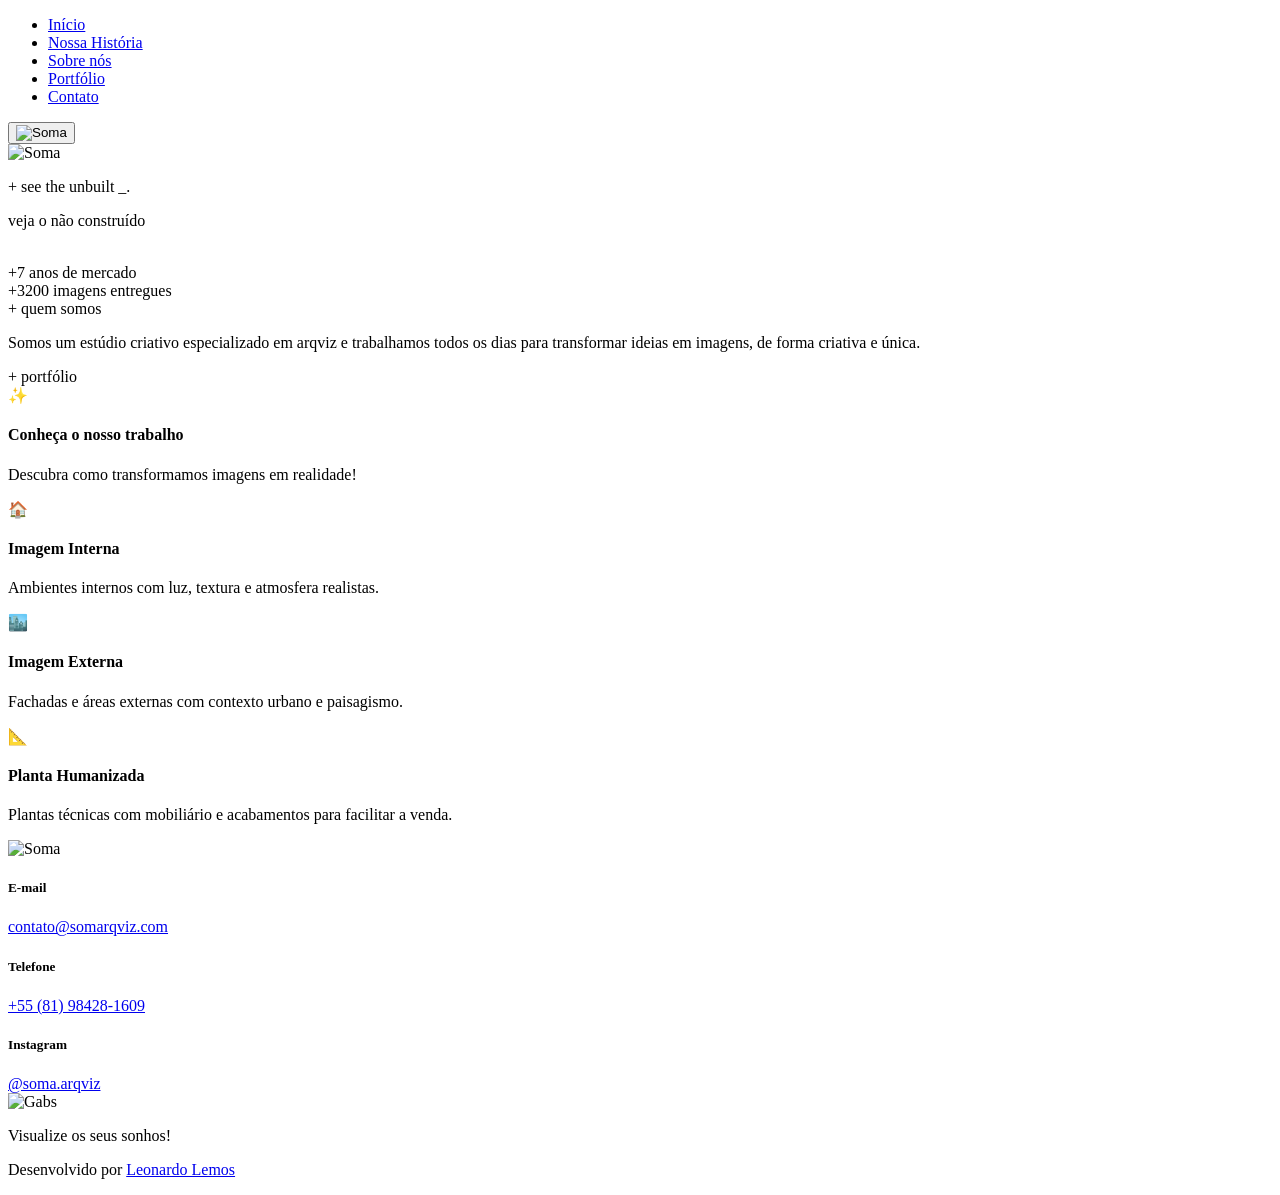
==== projeto/landing-page/index/index.html @ 384976ff "primeiro commit ajustado ajuste de pasta e rota, referenciamento e upload dos arquivos" ====
<!DOCTYPE html>
<html lang="pt-br">
<head>
    <meta charset="UTF-8">
    <meta name="viewport" content="width=device-width, initial-scale=1.0">
    <link rel="shortcut icon" href="../assets/favicon.ico" type="image/x-icon">
    <link rel="stylesheet" href="Index/lanpage.css">
    <script defer src="Index/app.js"></script>
    <title>Soma</title>
</head>
<body>
<div class="wrap"> <!--classe wrap para configurar o layout geral, aplicando regras de display e afins-->

    <nav>
        <div class="navbar"> <!--classe navbar para configurar o layout da barra de navegação, aplicando links para as sessões do site e -->
            <ul>
                <li><a href="#inicio">Início</a></li>
                <li><a href="#nossa-historia">Nossa História</a></li>
                <li><a href="#sobre-nos">Sobre nós</a></li>
                <li><a href="#portfólio">Portfólio</a></li>
                <li><a href="#contato">Contato</a></li>
            </ul>
        </div>

        
        <div class="logo"><button><img class="nav-logo" src="../assets/icones/icone19.png" alt="Soma"></button></div>
    </nav>

    <div class="hero" id="inicio">
  <div class="hero-content">
    
    <img class="hero-logo" src="../assets/logotipo/logo13.png" alt="Soma">

    <div class="hero-text">
      <p class="tagline">+ see the unbuilt _.</p>
      <p class="tagline-pt">veja o não construído</p>
    </div>

  </div>
</div>

   <div class="history" id="nossa-historia">

  <!-- coluna esquerda: grid de fotos -->
  <div class="history-grade">
    <div class="img" style="background-image: url('../assets/grid/Imagem1.png')"></div>
    <div class="img" style="background-image: url('../assets/grid/Imagem2.png')"></div>
    <div class="img" style="background-image: url('../assets/grid/Imagem3.png')"></div>
    <div class="img" style="background-image: url('../assets/grid/Imagem4.png')"></div>
    <div class="img" style="background-image: url('../assets/grid/Imagem5.png')"></div>
    <div class="img" style="background-image: url('../assets/grid/Imagem9.png')"></div>
    <div class="img" style="background-image: url('../assets/grid/Imagem6.png')"></div>
    <div class="img" style="background-image: url('../assets/grid/Imagem7.png')"></div>
    <div class="img" style="background-image: url('../assets/grid/Imagem8.png')"></div>
  </div>

  
  <div class="history-content">
    <img class="history-logo-bg" src="../assets/logotipo/logo11.png" alt="">

    <div class="history-stats">
      <div class="stat">
        <span class="stat-number">+7</span>
        <span class="stat-label">anos de mercado</span>
      </div>
      <div class="stat">
        <span class="stat-number">+3200</span>
        <span class="stat-label">imagens entregues</span>
      </div>
    </div>
  </div>

</div>



   <div class="us" id="sobre-nos">

  <div class="us-content">
    <span class="us-label">+ quem somos</span>
    <p class="us-text">
      Somos um estúdio criativo especializado em arqviz 
      e trabalhamos todos os dias para transformar ideias 
      em imagens, de forma criativa e única.
    </p>
  </div>

  <div class="us-hero">
  
  </div>

</div>

   <div class="product" id="portfólio">

  <span class="product-title">+ portfólio</span>

  <div class="product-cards">

    <div class="section" style="background-image: url('../assets/example/portfolio-example.jpg')">
      <div class="section-content">
        <span class="section-icon"> ✨</span>
        <h4 class="section-header">Conheça o nosso trabalho</h4>
        <p class="section-desc">Descubra como transformamos imagens em realidade!</p>
      </div>
    </div>

    <div class="section" style="background-image: url('../assets/example/example-imagem-interna.jpg')">
      <div class="section-content">
        <span class="section-icon">🏠</span>
        <h4 class="section-header">Imagem Interna</h4>
        <p class="section-desc">Ambientes internos com luz, textura e atmosfera realistas.</p>
      </div>
    </div>

    

    <div class="section" style="background-image: url('../assets/example/imagem-externa-example-amarante.jpg')">
      <div class="section-content">
        <span class="section-icon">🏙️</span>
        <h4 class="section-header">Imagem Externa</h4>
        <p class="section-desc">Fachadas e áreas externas com contexto urbano e paisagismo.</p>
      </div>
    </div>

    <div class="section" style="background-image: url('../assets/example/example-planta-humanizada.png')">
      <div class="section-content">
        <span class="section-icon">📐</span>
        <h4 class="section-header">Planta Humanizada</h4>
        <p class="section-desc">Plantas técnicas com mobiliário e acabamentos para facilitar a venda.</p>
      </div>
    </div>

  </div>

</div>


    <div class="contact" id="contato">

  <div class="info">

    <!-- logo acima dos contatos -->
    <img class="contact-logo" src="../assets/logotipo/logo9.png" alt="Soma">

    <div class="contact-item">
      <h5>E-mail</h5>
      <a href="mailto:contato@somarqviz.com" target="_blank">contato@somarqviz.com</a>
    </div>

    <div class="contact-item">
      <h5>Telefone</h5>
      <p><a href="https://wa.me/5581984281609" target="_blank">+55 (81) 98428-1609</a></p>
    </div>

    <div class="contact-item">
      <h5>Instagram</h5>
      <a href="https://www.instagram.com/soma.arqviz" target="_blank">@soma.arqviz</a>
    </div>

  </div>

  <!-- linha divisória -->
  <div class="contact-divider"></div>

  <!-- foto circular -->
  <div class="contact-photo-wrapper">
    <img class="contact-photo" src="../assets/profile-pic/profile.png" alt="Gabs">
  </div>

</div>
    <footer>
        <p>Visualize os seus sonhos!</p>
        <span>
          <p>Desenvolvido por <a href="https://github.com/lemure17" target="_blank">Leonardo Lemos</a></p>
        </span>
    </footer>

</div>

</div>
</body>
</body>
</html>
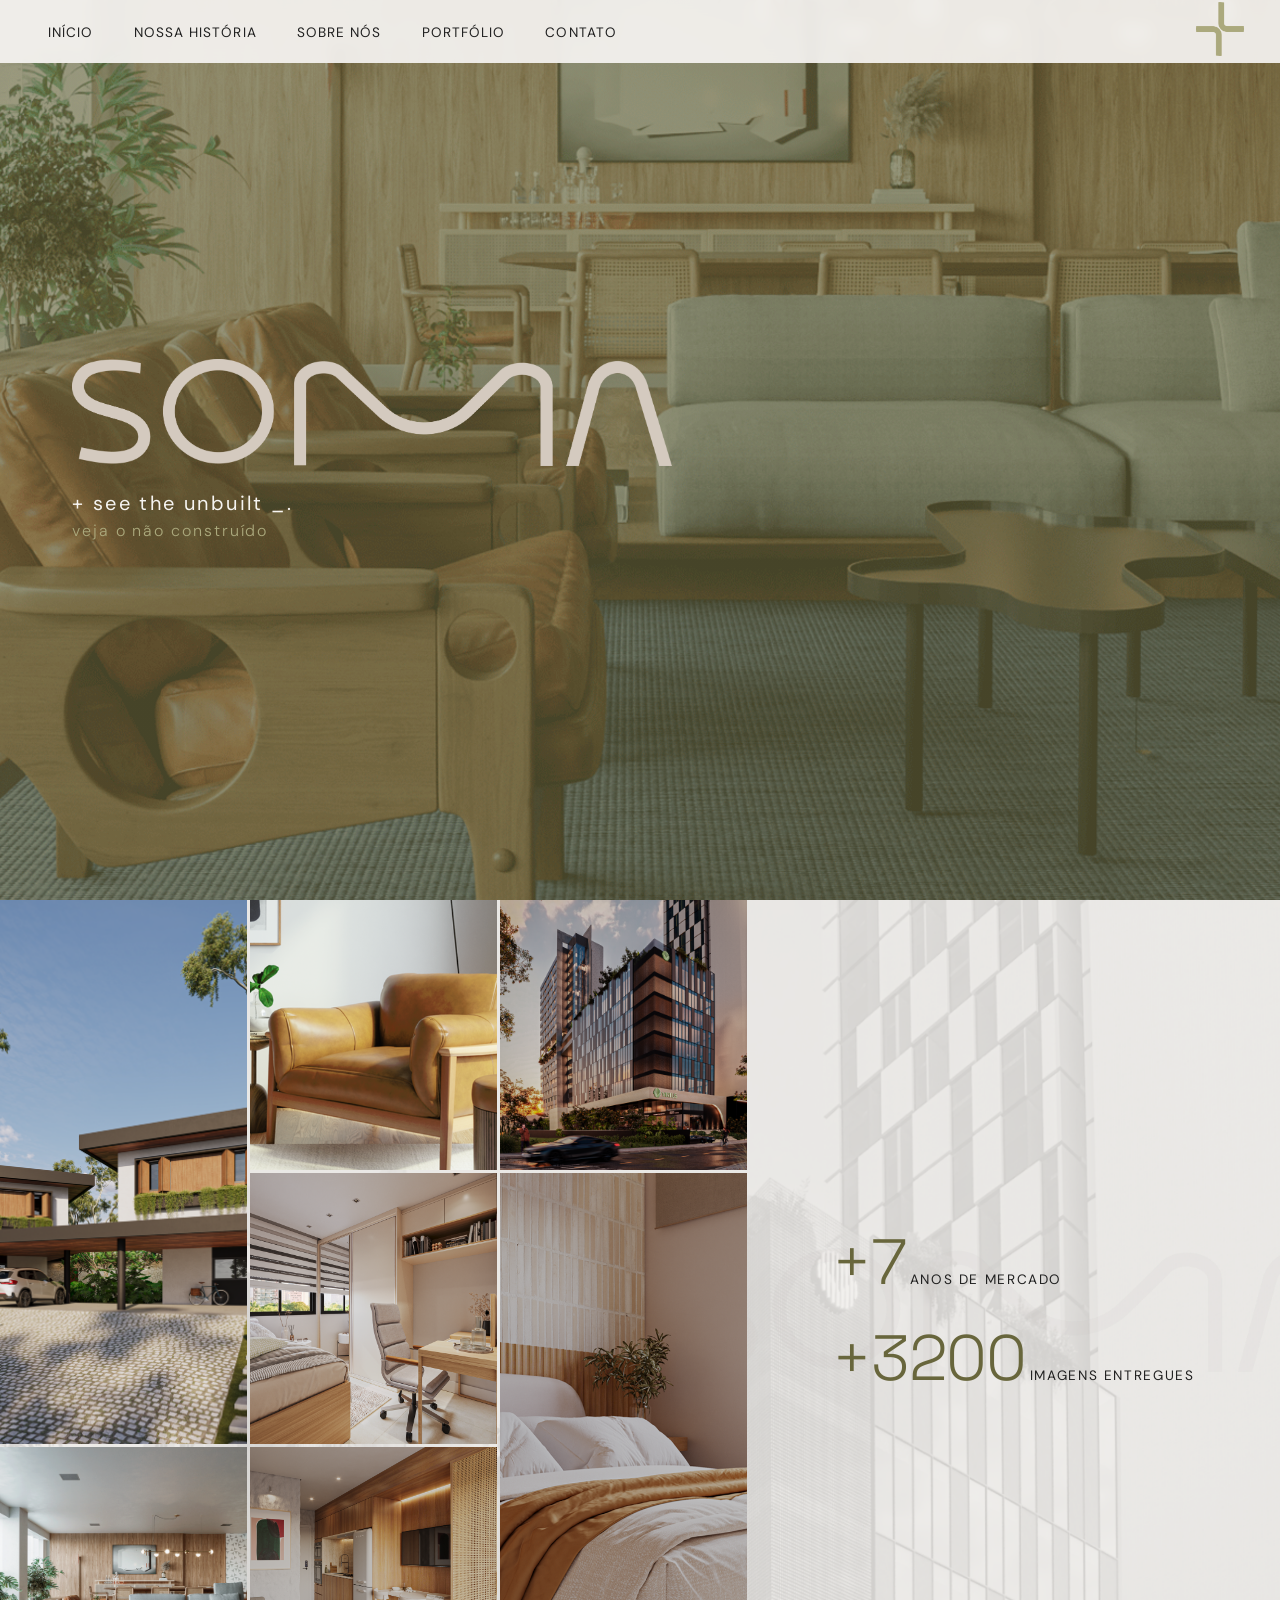
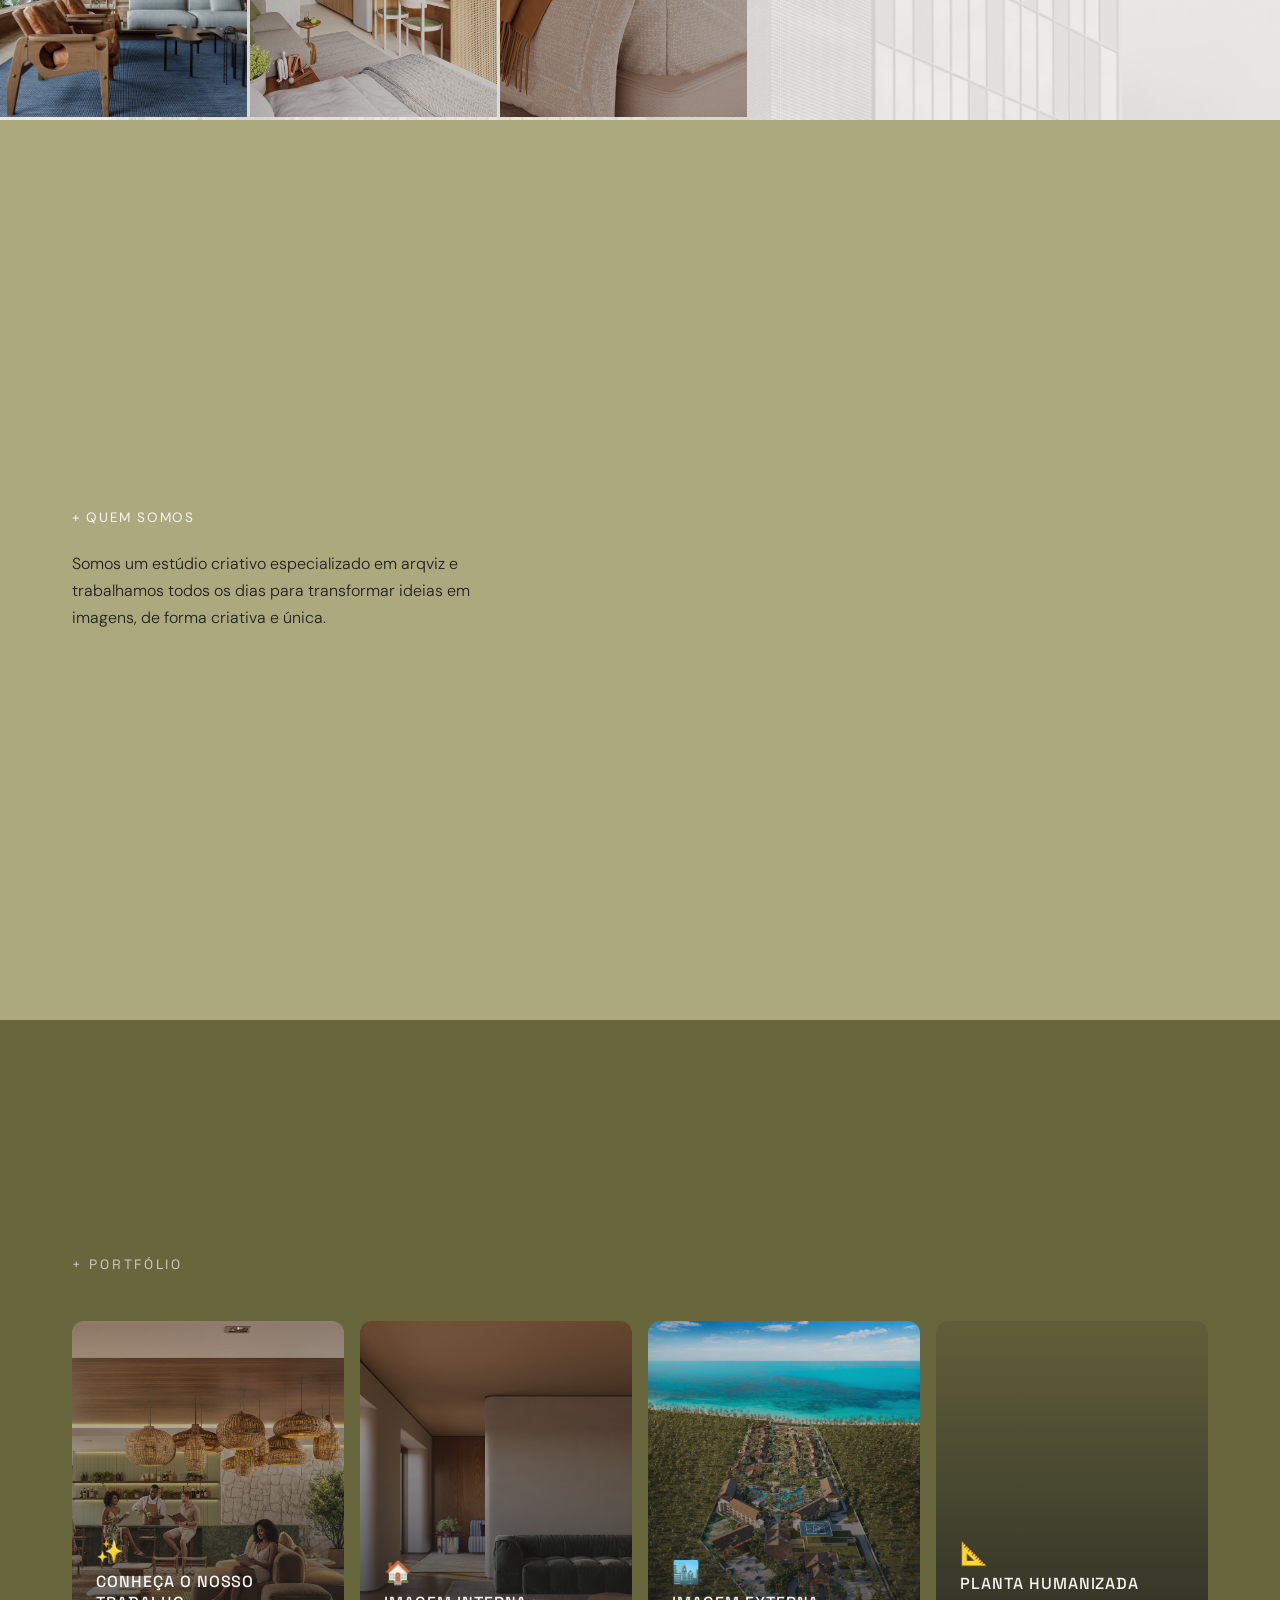
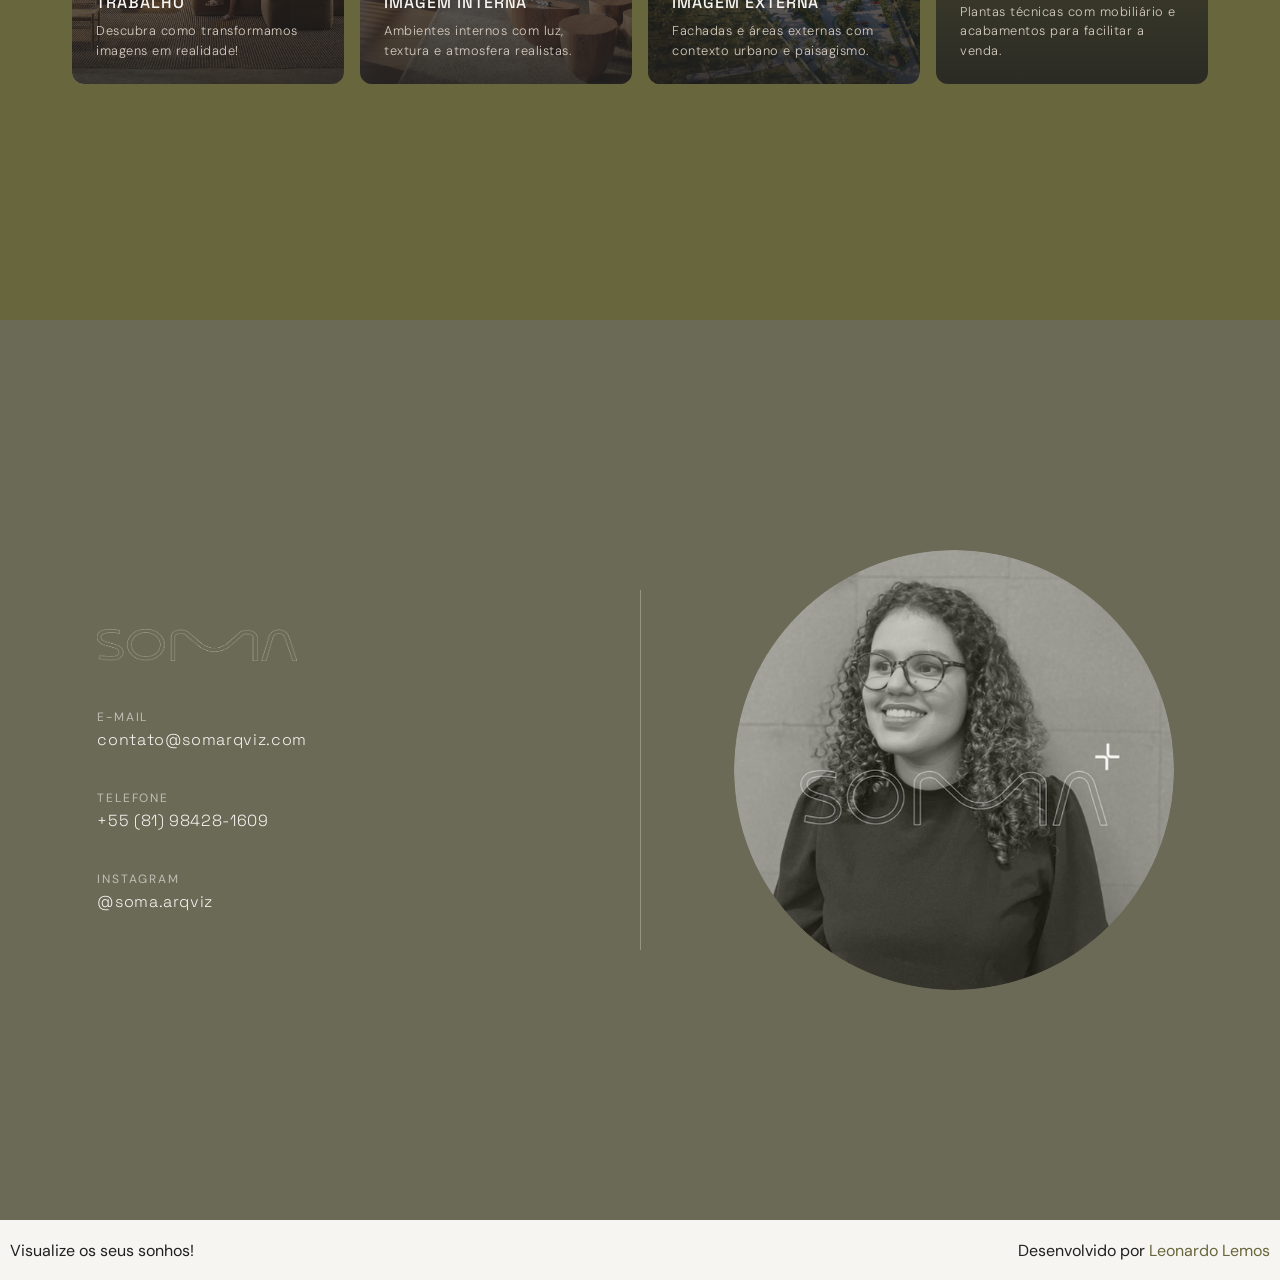
==== commit 26fbcf37: "Update index.html ajuste de rotas das imagens" ====
--- a/projeto/landing-page/index/index.html
+++ b/projeto/landing-page/index/index.html
@@ -3,9 +3,9 @@
 <head>
     <meta charset="UTF-8">
     <meta name="viewport" content="width=device-width, initial-scale=1.0">
-    <link rel="shortcut icon" href="../assets/favicon.ico" type="image/x-icon">
-    <link rel="stylesheet" href="Index/lanpage.css">
-    <script defer src="Index/app.js"></script>
+    <link rel="shortcut icon" href="../../assets/favicon.ico" type="image/x-icon">
+    <link rel="stylesheet" href="lanpage.css">
+    <script defer src="app.js"></script>
     <title>Soma</title>
 </head>
 <body>
@@ -23,13 +23,13 @@
         </div>
 
         
-        <div class="logo"><button><img class="nav-logo" src="../assets/icones/icone19.png" alt="Soma"></button></div>
+        <div class="logo"><button><img class="nav-logo" src="../../assets/icones/icone19.png" alt="Soma"></button></div>
     </nav>
 
     <div class="hero" id="inicio">
   <div class="hero-content">
     
-    <img class="hero-logo" src="../assets/logotipo/logo13.png" alt="Soma">
+    <img class="hero-logo" src="../../assets/logotipo/logo13.png" alt="Soma">
 
     <div class="hero-text">
       <p class="tagline">+ see the unbuilt _.</p>
@@ -43,20 +43,20 @@
 
   <!-- coluna esquerda: grid de fotos -->
   <div class="history-grade">
-    <div class="img" style="background-image: url('../assets/grid/Imagem1.png')"></div>
-    <div class="img" style="background-image: url('../assets/grid/Imagem2.png')"></div>
-    <div class="img" style="background-image: url('../assets/grid/Imagem3.png')"></div>
-    <div class="img" style="background-image: url('../assets/grid/Imagem4.png')"></div>
-    <div class="img" style="background-image: url('../assets/grid/Imagem5.png')"></div>
-    <div class="img" style="background-image: url('../assets/grid/Imagem9.png')"></div>
-    <div class="img" style="background-image: url('../assets/grid/Imagem6.png')"></div>
-    <div class="img" style="background-image: url('../assets/grid/Imagem7.png')"></div>
-    <div class="img" style="background-image: url('../assets/grid/Imagem8.png')"></div>
+    <div class="img" style="background-image: url('../../assets/grid/Imagem1.png')"></div>
+    <div class="img" style="background-image: url('../../assets/grid/Imagem2.png')"></div>
+    <div class="img" style="background-image: url('../../assets/grid/Imagem3.png')"></div>
+    <div class="img" style="background-image: url('../../assets/grid/Imagem4.png')"></div>
+    <div class="img" style="background-image: url('../../assets/grid/Imagem5.png')"></div>
+    <div class="img" style="background-image: url('../../assets/grid/Imagem9.png')"></div>
+    <div class="img" style="background-image: url('../../assets/grid/Imagem6.png')"></div>
+    <div class="img" style="background-image: url('../../assets/grid/Imagem7.png')"></div>
+    <div class="img" style="background-image: url('../../assets/grid/Imagem8.png')"></div>
   </div>
 
   
   <div class="history-content">
-    <img class="history-logo-bg" src="../assets/logotipo/logo11.png" alt="">
+    <img class="history-logo-bg" src="../../assets/logotipo/logo11.png" alt="">
 
     <div class="history-stats">
       <div class="stat">
@@ -97,7 +97,7 @@
 
   <div class="product-cards">
 
-    <div class="section" style="background-image: url('../assets/example/portfolio-example.jpg')">
+    <div class="section" style="background-image: url('../../assets/example/portfolio-example.jpg')">
       <div class="section-content">
         <span class="section-icon"> ✨</span>
         <h4 class="section-header">Conheça o nosso trabalho</h4>
@@ -105,7 +105,7 @@
       </div>
     </div>
 
-    <div class="section" style="background-image: url('../assets/example/example-imagem-interna.jpg')">
+    <div class="section" style="background-image: url('../../assets/example/example-imagem-interna.jpg')">
       <div class="section-content">
         <span class="section-icon">🏠</span>
         <h4 class="section-header">Imagem Interna</h4>
@@ -115,7 +115,7 @@
 
     
 
-    <div class="section" style="background-image: url('../assets/example/imagem-externa-example-amarante.jpg')">
+    <div class="section" style="background-image: url('../../assets/example/imagem-externa-example-amarante.jpg')">
       <div class="section-content">
         <span class="section-icon">🏙️</span>
         <h4 class="section-header">Imagem Externa</h4>
@@ -123,7 +123,7 @@
       </div>
     </div>
 
-    <div class="section" style="background-image: url('../assets/example/example-planta-humanizada.png')">
+    <div class="section" style="background-image: url('../../assets/example/example-planta-humanizada.png')">
       <div class="section-content">
         <span class="section-icon">📐</span>
         <h4 class="section-header">Planta Humanizada</h4>
@@ -141,7 +141,7 @@
   <div class="info">
 
     <!-- logo acima dos contatos -->
-    <img class="contact-logo" src="../assets/logotipo/logo9.png" alt="Soma">
+    <img class="contact-logo" src="../../assets/logotipo/logo9.png" alt="Soma">
 
     <div class="contact-item">
       <h5>E-mail</h5>
@@ -165,7 +165,7 @@
 
   <!-- foto circular -->
   <div class="contact-photo-wrapper">
-    <img class="contact-photo" src="../assets/profile-pic/profile.png" alt="Gabs">
+    <img class="contact-photo" src="../../assets/profile-pic/profile.png" alt="Gabs">
   </div>
 
 </div>
--- a/projeto/landing-page/index/lanpage.css
+++ b/projeto/landing-page/index/lanpage.css
@@ -0,0 +1,683 @@
+@import url('https://fonts.googleapis.com/css2?family=Space+Grotesk:wght@300;400;500&family=DM+Sans:wght@300;400;500&display=swap');
+
+:root {
+  --verde-soma:  #68663C;
+  --contraste:   #202020;
+  --peaceful:    #D4CABF;
+  --cool-green:  #ABA97D;
+  --bg:          #F7F5F2;
+  --cinzei:      #B8B6B5;
+
+  --font-titulo: 'Space Grotesk', sans-serif;
+  --font-corpo:  'DM Sans', sans-serif;
+}
+
+
+html{
+  scroll-behavior: smooth;
+}
+
+
+*, *::before, *::after {
+  box-sizing: border-box; 
+  margin: 0;
+  padding: 0;
+}
+
+body {
+  font-family: var(--font-corpo);
+  background-color: var(--bg);
+  color: var(--contraste);
+  overflow-x: hidden; 
+}
+
+.wrap {
+  width: 100%;
+}
+
+
+nav {
+  position: fixed;
+  display: flex;
+  flex-direction: row;
+  justify-content: space-between;
+  width: 100vw;
+  top: 0;
+  z-index: 100;
+  background-color: rgba(247, 245, 242, 0.92); 
+  backdrop-filter: blur(6px); 
+}
+
+.navbar {
+  display: flex;
+  flex-direction: row;
+  justify-content: space-between; 
+  align-items: center;
+  padding: 18px 48px; 
+}
+
+.navbar ul {
+  display: flex;
+  gap: 40px; 
+  list-style: none;
+  padding: 0;
+  margin: 0;
+}
+
+.navbar ul li a{
+  font-family: var(--font-corpo);
+  font-size: 0.85rem;
+  font-weight: 400;
+  letter-spacing: 0.08em; 
+  text-decoration: none;
+  color: var(--contraste);
+  cursor: pointer;
+  text-transform: uppercase;
+  transition: color 0.3s ease; 
+  padding-block: 10px;
+  
+}
+
+.navbar ul li a:hover {
+  color: var(--verde-soma);
+}
+
+.logo button{
+  background: none;
+  border: none;
+  margin-right: 3vw;
+}
+
+.nav-logo {
+  width: 100%;
+  max-width: 48px;
+  height: auto;
+  margin: 5%;
+  z-index: 101;
+  border-radius: 100%;
+}
+
+
+.hero {
+  height: 100dvh;
+  width: 100%;
+  
+  background: 
+    linear-gradient(rgba(104, 102, 60, 0.65), rgba(104, 102, 60, 0.65)),
+    url('../../assets/hero.png') center / cover no-repeat;
+
+  display: flex;
+  align-items: center; 
+  max-width: 100vw;
+}
+
+.hero-content {
+  /*aumentar o tamanho do texto , conteúdo e logo para ocupar mais espaço do hero*/
+  display: flex;
+  flex-direction: column;
+  gap: 24px;
+  padding-left: 72px;
+}
+
+.hero-content .hero-logo {
+  width: 100%;
+  max-width: 600px;
+}
+
+.hero-text {
+  display: flex;
+  flex-direction: column;
+  gap: 4px;
+}
+
+.hero-text .tagline {
+  font-family: var(--font-corpo);
+  font-size: 1.25rem;
+  font-weight: 400;
+  letter-spacing: 0.12em;
+  color: var(--bg); 
+}
+
+.hero-text .tagline-pt {
+  font-family: var(--font-corpo);
+  font-size: 1.0rem;
+  font-weight: 300;
+  letter-spacing: 0.12em;
+  color: var(--cool-green); 
+}
+
+.history {
+  position: relative;
+  width: 100%;
+  height: calc(100dvh - 80px);
+
+  background-image: url('../../assets/history.png');
+  background-size: cover;
+  background-position: center;
+
+  display: flex;
+  flex-direction: row;
+}
+
+.history-grade {
+  flex: 1.4;
+  display: grid;
+  grid-template-columns: repeat(3, 1fr);
+  grid-template-rows: repeat(3, 1fr);
+  height: 100%;
+  gap: 3px;
+  overflow: hidden; 
+}
+
+.history-grade .img {
+  background-size: cover;
+  background-position: center;
+  transition: transform 0.4s ease;
+  overflow: hidden;
+}
+
+.history-grade .img:nth-child(1) {
+  grid-column: 1;
+  grid-row: 1 / span 2; 
+}
+
+
+.history-grade .img:nth-child(6) {
+  grid-column: 3;
+  grid-row: 2 / span 2; 
+}
+
+.history-grade .img:hover {
+  transform: scale(1.04);
+}
+
+.history-content {
+  flex: 1;
+  position: relative;
+  display: flex;
+  align-items: center;
+  justify-content: center;
+  overflow: hidden;
+}
+
+.history-logo-bg {
+  position: absolute;
+  width: 130%;
+  left: -15%;
+  opacity: 0.08;
+  pointer-events: none;
+  z-index: 0;
+}
+
+.history-stats {
+  position: relative;
+  z-index: 1;
+  display: flex;
+  flex-direction: column;
+  gap: 32px;
+}
+
+.stat-number {
+  font-family: var(--font-titulo);
+  font-size: 4rem;
+  font-weight: 300;
+  letter-spacing: -0.02em;
+  color: var(--verde-soma);
+  line-height: 1;
+}
+
+.stat-label {
+  font-family: var(--font-corpo);
+  font-size: 0.85rem;
+  font-weight: 400;
+  letter-spacing: 0.12em;
+  color: var(--contraste);
+  text-transform: uppercase;
+}
+
+.us {
+  height: 100dvh;
+  width: 100%;
+  background-color: #ABA97D; 
+  display: flex;
+  align-items: center;
+}
+
+
+.us-content {
+  flex: 1;
+  display: flex;
+  flex-direction: column;
+  gap: 24px;
+  padding-left: 72px; 
+}
+
+.us-label {
+  font-family: var(--font-corpo);
+  font-size: 0.85rem;
+  font-weight: 400;
+  letter-spacing: 0.12em;
+  text-transform: uppercase;
+  color: var(--bg);
+}
+
+.us-title {
+  font-family: var(--font-titulo);
+  font-size: 1rem;
+  font-weight: 400;
+  letter-spacing: 0.08em;
+  color: var(--contraste);
+  text-transform: uppercase;
+}
+
+.us-text {
+  font-family: var(--font-corpo);
+  font-size: 1rem;
+  font-weight: 300;
+  line-height: 1.7; 
+  color: var(--contraste);
+  max-width: 420px; 
+}
+
+.us-hero {
+  flex: 1;
+  align-self: stretch;
+  background-image: url('../../assets/us/fachada-final.jpg');
+  background-size: cover;
+  background-position: center;
+}
+
+.us-hero img {
+  width: 130%;         
+  opacity: 0.15;       
+  pointer-events: none;
+}
+
+
+/* ============================================
+   PRODUCT — Slide 5
+   Fundo verde soma, 4 cards em linha.
+============================================ */
+
+.product {
+  height: 100dvh;
+  width: 100%;
+  background-color: var(--verde-soma);
+
+  display: flex;
+  flex-direction: column;
+  align-items: center;
+  justify-content: center;
+  gap: 48px;
+  padding: 72px;
+}
+
+.product-title {
+  font-family: var(--font-titulo);
+  font-size: 0.85rem;
+  font-weight: 400;
+  letter-spacing: 0.2em;
+  text-transform: uppercase;
+  color: var(--bg);
+  opacity: 0.7;
+  align-self: flex-start; /* alinha à esquerda como nos outros títulos */
+}
+
+
+.product-cards {
+  display: grid;
+  grid-template-columns: repeat(4, 1fr);
+  gap: 16px;
+  width: 100%;
+}
+
+.section {
+  position: relative;
+  z-index: 0;
+  overflow: hidden;
+  border-radius: 12px;
+  aspect-ratio: 3 / 4;
+  cursor: pointer;
+
+  /* foto de fundo — cada card terá a sua */
+  background-size: cover;
+  background-position: center;
+
+  transition: transform 0.4s ease;
+}
+
+.section:hover {
+  transform: translateY(-6px); /* sobe levemente no hover */
+}
+
+.section::after {
+  content: '';
+  position: absolute;
+  inset: 0; /* shorthand para top/right/bottom/left: 0 */
+  background: linear-gradient(
+    to top,
+    rgba(32, 32, 32, 0.85) 0%,    /* escuro embaixo onde fica o texto */
+    rgba(32, 32, 32, 0.1) 100%    /* quase transparente em cima */
+  );
+  z-index: 1;
+}
+
+.section-content {
+  position: absolute;
+  bottom: 0;
+  left: 0;
+  right: 0;
+  padding: 24px;
+  z-index: 2;
+
+  display: flex;
+  flex-direction: column;
+  gap: 8px;
+}
+
+.section-icon {
+  font-size: 1.4rem;
+  line-height: 1;
+}
+
+.section-header {
+  font-family: var(--font-titulo);
+  font-size: 1rem;
+  font-weight: 500;
+  letter-spacing: 0.06em;
+  color: var(--bg);
+  text-transform: uppercase;
+}
+
+.section-desc {
+  font-family: var(--font-corpo);
+  font-size: 0.8rem;
+  font-weight: 300;
+  line-height: 1.5;
+  color: var(--peaceful);
+  letter-spacing: 0.04em;
+}
+
+/* ============================================
+   CONTACT
+   Fundo verde musgo acinzentado.
+   Duas colunas: contatos esquerda, foto direita.
+============================================ */
+
+.contact {
+  height: 100dvh;
+  width: 100%;
+  background-color: hsl(58, 10%, 38%);
+
+  display: flex;
+  flex-direction: row;
+  align-items: center;
+  justify-content: center; /* centraliza o conjunto todo */
+  gap: 60px; /* substitui o margin da divisória */
+  padding: 0 72px; /* espaço nas bordas, igual ao padding-left do .info */
+}
+
+.info {
+  flex: 1;
+  display: flex;
+  flex-direction: column;
+  gap: 40px;
+  justify-content: center;
+  /* sem padding-left — o padding agora está no .contact pai */
+}
+
+.contact-logo {
+  height: 32px;
+  max-width: 200px;
+  width: auto;
+  margin-left: 5%;
+  margin-bottom: 8px;
+  opacity: 0.9;
+}
+
+.contact-item {
+  margin-left: 5%;
+  display: flex;
+  flex-direction: column;
+  gap: 4px;
+}
+
+.contact-item h5 {
+  font-family: var(--font-corpo);
+  font-size: 0.75rem;
+  font-weight: 400;
+  letter-spacing: 0.15em;
+  text-transform: uppercase;
+  color: var(--bg);
+  opacity: 0.6; 
+}
+
+.contact-item p,
+.contact-item a {
+  font-family: var(--font-titulo);
+  font-size: 1rem;
+  font-weight: 300;
+  letter-spacing: 0.04em;
+  color: var(--bg);
+  text-decoration: none;
+  transition: opacity 0.3s ease;
+}
+
+.contact-item a:hover {
+  opacity: 0.7;
+}
+
+
+.contact-divider {
+  width: 1px;
+  height: 40%;
+  background-color: var(--bg);
+  opacity: 0.3;
+  flex-shrink: 0;
+  align-self: center;
+  /* sem margin — o gap do pai já cuida do espaço */
+}
+
+.contact-photo-wrapper {
+  flex: 1;
+  display: flex;
+  align-items: center;
+  justify-content: center;
+}
+
+.contact-photo {
+  width: 440px;
+  height: 440px;
+  border-radius: 50%;
+  object-fit: cover; 
+  object-position: center top; 
+}
+
+footer{
+  background-color: var(--bg);
+  color: var(--contraste);
+  margin: 10px;
+  height: 40px;
+  display: flex;
+  flex-direction: row;
+  align-items: center;
+  justify-content: space-between;
+}
+
+footer a {
+  text-decoration: none;
+  color: #68663C;
+}
+
+/* ============================================
+   RESPONSIVIDADE
+   Breakpoints: 750px → tablet/mobile
+                480px → mobile pequeno
+============================================ */
+
+@media (max-width: 750px) {
+
+  /* ── NAV ── */
+
+  nav {
+    flex-direction: column; /* empilha logo + links em vez de lado a lado */
+    align-items: stretch;
+  }
+
+  /* Reordena os filhos do nav em coluna:
+     .logo vem do HTML depois de .navbar, mas no mobile
+     queremos ela em cima. Order funciona como posição na fila — 
+     menor número = aparece primeiro. */
+  .logo {
+    order: 1;
+    display: flex;
+    justify-content: center; /* centraliza a logo */
+    padding: 8px 0;
+  }
+
+  .logo button {
+    margin-right: 0;
+    cursor: pointer;
+  }
+
+  .navbar {
+    order: 2; /* links ficam abaixo da logo */
+    padding: 0 24px 16px;
+    justify-content: center;
+  }
+
+  /* Escondido por padrão no mobile */
+  .navbar ul {
+    display: none;
+    flex-direction: column;
+    align-items: center;
+    gap: 20px;
+    padding-bottom: 8px;
+  }
+
+  /* Quando o JS adiciona .menu-aberto no <nav>, os links aparecem */
+  nav.menu-aberto .navbar ul {
+    display: flex;
+  }
+
+  /* ── HERO ── */
+
+  .hero-content {
+    padding-left: 24px;
+    gap: 16px;
+  }
+
+  /* ── HISTORY ──
+     Problema que estava no seu código:
+     - height: 100dvh não foi sobrescrito → conteúdo empilhado transbordava
+     - grid-template-rows: auto em divs vazios → colapsavam a 0px de altura
+       (divs com background-image não têm altura intrínseca)
+  */
+
+  .history {
+    flex-direction: column;
+    height: auto; /* ← deixa o conteúdo determinar a altura */
+  }
+
+  .history-grade {
+    grid-template-columns: repeat(2, 1fr);
+    grid-template-rows: unset; /* remove as linhas fixas do desktop */
+    gap: 2px;
+    }
+
+  /* aspect-ratio garante altura proporcional mesmo sem conteúdo interno */
+  .history-grade .img {
+    aspect-ratio: 1 / 1;
+  }
+
+  /* Remove o span especial que só faz sentido no grid de 3 colunas */
+  .history-grade .img:nth-child(1),
+  .history-grade .img:nth-child(6) {
+    grid-column: auto;
+    grid-row: auto;
+  }
+
+  .history-content {
+    padding: 48px 24px;
+    text-align: center;
+    margin-top: 0; /* remove margem que empurrava o conteúdo pra baixo */
+    margin-bottom: 32px; /* adiciona margem abaixo para separar do próximo bloco */
+  }
+
+  /* ── US ──
+     Estava completamente ausente das suas media queries.
+     Os dois filhos flex (.us-content e .us-hero) ficavam
+     espremidos lado a lado em telas pequenas.
+  */
+
+  .us {
+    flex-direction: column;
+    height: auto;
+    min-height: 100dvh;
+  }
+
+  .us-content {
+    padding: 48px 24px 32px;
+  }
+
+  /* .us-hero é um div vazio com background-image — sem min-height, colapsa */
+  .us-hero {
+    width: 100%;
+    min-height: 300px;
+    margin: 0;
+    align-self: auto;
+    border-radius: 0;
+  }
+
+  /* ── PRODUCT ──
+     4 colunas em tablet fica apertado demais.
+     Vai para 2 colunas aqui, e 1 coluna no breakpoint 480px abaixo.
+  */
+
+  .product {
+    height: auto;
+    min-height: 100dvh;
+    padding: 72px 24px 48px;
+  }
+
+  .product-cards {
+    grid-template-columns: repeat(2, 1fr);
+  }
+
+  /* ── CONTACT ──
+     .contact-photo tinha 440px fixos — em telas de 480px
+     quase não cabia. Reduzido aqui.
+  */
+
+  .contact {
+    flex-direction: column;
+    height: auto;
+    min-height: 100dvh;
+    padding: 72px 32px 48px;
+    gap: 40px;
+  }
+
+  .contact-divider {
+    width: 60%;
+    height: 1px;
+  }
+
+  .contact-photo {
+    width: 280px;
+    height: 280px;
+  }
+
+}
+
+@media (max-width: 480px) {
+
+  .product-cards {
+    grid-template-columns: 1fr;
+  }
+
+  .contact-photo {
+    width: 200px;
+    height: 200px;
+  }
+
+}
